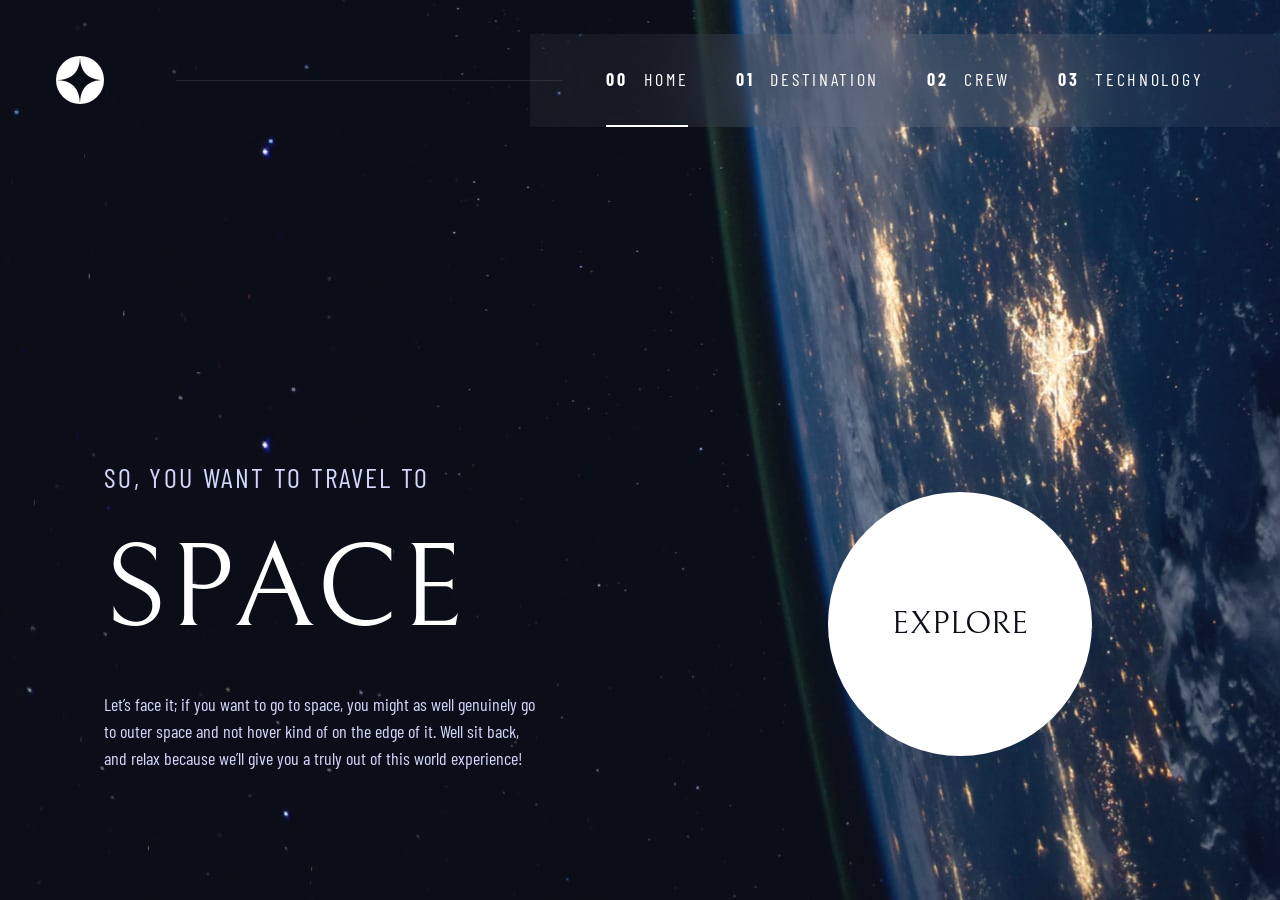
==== index.html @ 0099cbd1 "Beginning of the destination page. For now placeholder to check how to work with json file, and none" ====
<!DOCTYPE html>
<html lang="en">

<head>
  <meta charset="UTF-8">
  <meta name="viewport" content="width=device-width, initial-scale=1.0">
  <link rel="preconnect" href="https://fonts.googleapis.com">
  <link rel="preconnect" href="https://fonts.gstatic.com" crossorigin>
  <link href="https://fonts.googleapis.com/css2?family=Barlow+Condensed:wght@400;700&family=Bellefair&family=Barlow:wght@400;700&display=swap"
      rel="stylesheet">
  <link rel="stylesheet" href="stylesheet.css">
  <link rel="icon" type="image/png" sizes="32x32" href="./assets/favicon-32x32.png">
  <title>Frontend Mentor | Space tourism website</title>
  <script src="script.js" defer></script>
</head>

<body class="background">
  <header class="flex">
    <div>
      <img src="./assets/shared/logo.svg" class="logo" alt="Logo"></img>
    </div>
    <button 
      class="hamburger"
      aria-expanded="false"
    >
      <img src="./assets/shared/icon-hamburger.svg">
    </button>
    
    <nav 
      class="menu flex flow hidden underline"
    >
      <button class="close"><img src="./assets/shared/icon-close.svg"><span class="sr-only">Menu</span></button>
      <a href="#" aria-selected="true" class="ff-sans-cond uppercase text-white letter-spacing-2">
        <span aria-hidden="true">00</span> 
        Home
      </a>
      <a href="#" aria-selected="false" class="ff-sans-cond uppercase text-white letter-spacing-2">
        <span aria-hidden="true">01</span> 
        Destination
      </a>
      <a href="#" aria-selected="false" class="ff-sans-cond uppercase text-white letter-spacing-2">
        <span aria-hidden="true">02</span> 
        Crew
      </a>
      <a href="#" aria-selected="false" class="ff-sans-cond uppercase text-white letter-spacing-2">
        <span aria-hidden="true">03</span> 
        Technology
      </a>
    </nav>
  </header>

  <main class="container-grid">
    <div class="flow" style="--flow-space: 2em">
      <h1 class="text-accent uppercase fs-500 ff-sans-cond letter-spacing-3" style="font-weight: 400;">So, you want to travel to 
        <span class="text-white block fs-900 ff-serif" style="margin-top: 2rem;">Space</span>
      </h1>
      <p class="text-accent ff-sans-cond">
        Let’s face it; if you want to go to space, you might as well genuinely go to
        outer space and not hover kind of on the edge of it. Well sit back, and relax
        because we’ll give you a truly out of this world experience!
      </p>
    </div>

    <div>
        <a tabindex="0" class="large-button uppercase ff-serif text-dark bg-white">Explore</a>
    </div>
  </main>
</body>

</html>
---- stylesheet.css ----
:root{
    /* Colors */
    --dark: 230 35% 7%;
    --accent: 231 77% 90%;
    --white: 0 0% 100%;

    /* Font Sizes */
    --fs-900: clamp(5rem, 8vw + 1rem, 9.375rem);
    --fs-800: clamp(3.5rem, 6vw + 1rem, 6.25rem);
    --fs-700: clamp(1.5rem, 4vw + 1rem, 3.5rem);
    --fs-600: clamp(1rem, 2vw + 1rem, 2rem);
    --fs-500: clamp(0.95rem, 1vw + 1rem, 1.75rem);
    --fs-400: clamp(0.75rem, 0.5vw + 1rem, 1.125rem);
    --fs-300: 1rem;
    --fs-200: 0.8rem;

    /* Font Families */
    --ff-serif: "Bellefair", serif;
    --ff-sans-cond: "Barlow Condensed", sans-serif;
    --ff-sans-normal: "Barlow", sans-serif;
}

/* Reset Section */

*,
*::before,
*::after{
    padding: 0;
    margin: 0;
    box-sizing: border-box;
}

html{
    text-size-adjust: none;
    -webkit-text-size-adjust: none;
    -moz-text-size-adjust: none;
}

body,
h1,
h2,
h3,
h4,
h5,
h6,
p,
figure,
blockquote,
picture,
dl,
dd{
    margin-block-end: 0;
}

ul[role='list'],
ol[role='list']{
    list-style: none;
}

body{
    min-height: 100vh;
    line-height: 1.5;
    font-size: var( --fs-400);
    color: var( --white );
    display: grid;
    grid-template-rows: min-content 1fr;
}

h1,
h2,
h3,
h4,
button,
input,
label{
    line-height: 1.1;
}

h1,
h2,
h3,
h4{
    text-wrap: balance;
}

a:not([class]){
    text-decoration-skip-ink: auto;
    color: currentColor;
}

input,
button,
textarea,
select{
    font-family: inherit;
    font-size: inherit;
}

textarea:not([rows]){
    min-height: 10em;
}

:target{
    scroll-margin-block: 5ex;
}

img,
picture{
    max-width: 100%;
    display: block;
}

@media (prefers-reduced-motion: reduce) {
    *,
    *::before,
    *::after{
        animation-duration: 0.01ms !important;
        animation-iteration-count: 1 !important;
        transition-duration: 0.1ms !important;
        scroll-behavior: auto !important;
    }
}

/* Utility Classes */

.flex{
    display: flex;
    gap: var(--gap, 1rem);
}

.flow > *:where(:not(:first-child)){
    margin-top: var(--flow-space, 1rem);
}

.grid{
    display: grid;
    gap: var(--gap, 1rem);
}

.container{
    padding: 2em;
    margin: 0 auto;
    max-width: 80rem;
}

.container-grid{
    text-align: center;
    display: grid;
    place-items: center;
    margin: 0 2rem;
}

.container-grid * {
    max-width: 27rem;
}

@media (width > 40rem) {
    .container-grid {
        margin-top: 5rem;
    }
}

@media (width > 60rem){
    .container-grid{
        padding-bottom: 8rem;
        align-items: end;
        text-align: left;
        grid-template-columns: minmax(0, 1fr) repeat(2, minmax(0, 50rem)) minmax(0, 1fr);
        margin: 0;
    }

    .container-grid > *:first-child{
        grid-column: 2;
    }

    .container-grid > *:last-child{
        grid-column: 3;
    }
}

.sr-only{
    position: absolute;
    width: 1px;
    height: 1px;
    padding: 0;
    margin: -1px;
    overflow: hidden;
    clip: rect(0, 0, 0, 0);
    white-space: nowrap;
    border: 0;
}

/* Colors */

.bg-dark { background-Color: hsl( var(--dark) );}
.bg-accent { background-Color: hsl( var(--accent) );}
.bg-white { background-Color: hsl( var(--white) );}

.text-dark { color: hsl( var(--dark) );}
.text-accent { color: hsl( var(--accent) );}
.text-white { color: hsl( var(--white) );}

/* Typography */

.ff-serif { font-family: var(--ff-serif); }
.ff-sans-cond { font-family: var(--ff-sans-cond); }
.ff-sans-normal { font-family: var(--ff-sans-normal); }

.letter-spacing-1 { letter-spacing: 4.75px; }
.letter-spacing-2 { letter-spacing: 2.7px; }
.letter-spacing-3 { letter-spacing: 2.35px; }

.uppercase { text-transform: uppercase; }

.fs-900 { font-size: var(--fs-900); }
.fs-800 { font-size: var(--fs-800); }
.fs-700 { font-size: var(--fs-700); }
.fs-600 { font-size: var(--fs-600); }
.fs-500 { font-size: var(--fs-500); }
.fs-400 { font-size: var(--fs-400); }
.fs-300 { font-size: var(--fs-300); }
.fs-200 { font-size: var(--fs-200); }

.fs-900,
.fs-800,
.fs-700,
.fs-600 {
    line-height: 1.1;
}

.block{
    display: block;
}

/* Components */

.numbered-title {
    font-family: var(--ff-sans-cond);
    font-size: var(--fs-500);
    text-transform: uppercase;
    letter-spacing: 4.72px; 
}

.numbered-title span {
    margin-right: .5em;
    font-weight: 700;
}

.large-button {
    padding: 2rem;
    font-size: 2rem;
    position: relative;
    display: grid;
    place-items: center;
    z-index: 1;
    aspect-ratio: 1;
    text-decoration: none;
    border-radius: 50%;
}

.large-button::after {
    font-size: 2rem;
    content: "";
    position: absolute;
    z-index: -1;
    width: 100%;
    height: 100%;
    border-radius: 50%;
    background: hsl( var(--white) / .25);
    opacity: 0;
    transition: opacity 300ms linear, transform 400ms ease-in-out;
}

@media (width > 40rem){
    .large-button {
        padding: 3rem;
    }
}

@media (width > 60rem){
    .large-button {
        padding: 4rem;
        margin-bottom: 1rem;
    }
}

.large-button:hover::after,
.large-button:focus::after {
    opacity: 1;
    transform: scale(1.5);
}

/* Background */

.background {
    background: url("./assets/home/background-home-mobile.jpg");
    background-size: cover;
    background-position: bottom center;
}

@media (width > 40rem) {
    .background {
        background: url("./assets/home/background-home-tablet.jpg");
        background-size: cover;
        background-position: center center;
    }
}

@media (width > 60rem) {
    .background {
        background: url("./assets/home/background-home-desktop.jpg");
        background-size: cover;
        background-position: center center;
    }
}

.background-des {
    background: url("./assets/destination/background-destination-mobile.jpg");
    background-size: cover;
    background-position: center;
}

@media (width > 35rem) {
    .background-des {
        background: url("./assets/destination/background-destination-tablet.jpg");
        background-size: cover;
        background-position: center;
    }
}

@media (width > 60rem) {
    .background-des {
        background: url("./assets/destination/background-destination-desktop.jpg");
        background-size: cover;
        background-position: center;
    }
}

/* Navigation Bar */

.close{
    background: transparent;
    border: none;
    cursor: pointer;
    align-self: flex-end;
    margin: 2.5rem 1.5rem;
}

.hamburger{
    border: none;
    background-color: transparent;
    cursor: pointer;
    aspect-ratio: 1;
    place-self: center;
    margin: clamp(1.5rem, 5vw, 3.5rem);
}

header{
    justify-content:space-between;
}

.logo {
    margin: 1.5rem clamp(1.5rem, 5vw, 3.5rem);
}

.menu{
    position: fixed;
    white-space: nowrap;
    right: 0;
    z-index: 2;
    padding: 0 0 0 2rem;
    height: 100%;
    width: 14rem;
    flex-direction: column;
    background-color: hsl( var(--white) / .05);
    backdrop-filter: blur(3rem);
    transform: translateX(100%);
    transition: transform 0.6s ease-in-out;
}

.menu a > span {
    margin-right: .5em;
    font-weight: 700;
}

.appear {
    transform: translateX(0);
}

@media (width > 35rem) {
    .close,
    .hamburger {
        display: none;
    }

    .menu{
        position: relative;
        transform: translateX(0);
        justify-content: space-between;
        align-items: center;
        flex-direction: row;
        height: auto;
        width: auto;
        --gap: clamp(1.5rem, 5vw, 3rem);
        padding: 0 clamp(2rem, 6vw, 10rem);
    }

    .menu a{
        padding: 2rem 0;
        margin: 0;
    }

    .menu a > span{
        display: none;
    }
}

@media (width > 60rem) {
    header{
        --gap: none;
        margin: 2rem 0;
        position: relative;
        align-items: center;
    }

    header::before{
        content: "";
        display: block;
        position: relative;
        right: 0;
        order: 1;
        background-color: hsl( var(--white) / .10);
        height: 1px;
        z-index: 3;
        width: 100%;
        margin-right: -2rem;
        margin-left: 4rem;
    }

    .menu {
        order: 2;
    }

    .menu a > span{
        display: inline;
    }

    .headerNumber{
        display: inline;
    }
}

.underline > *:where(:not(button)){
    border-bottom: 2px solid transparent;
    text-decoration: none;
}

.underline > *:where(:not(button)):hover,
.underline > *:where(:not(button)):focus {
    border-bottom: 2px solid hsl( var(--white) / .25 );
    transition: all 0.4s ease-in-out;
}

.underline > [aria-selected="true"]{
    border-bottom: 2px solid hsl( var(--white) );
}

@media (width <= 35rem){
    .menu.underline > *:where(:not(button)){
        border-bottom: none;
        border-right: 2px solid transparent;
        text-decoration: none;
    }

    .menu.underline > *:where(:not(button)):hover,
    .menu.underline > *:where(:not(button)):focus {
        border-bottom: none;
        border-right: 2px solid hsl( var(--white) / .25 );
    }

    .menu.underline > [aria-selected="true"]{
        border-bottom: none;
        border-right: 2px solid hsl( var(--white) );
    }
}
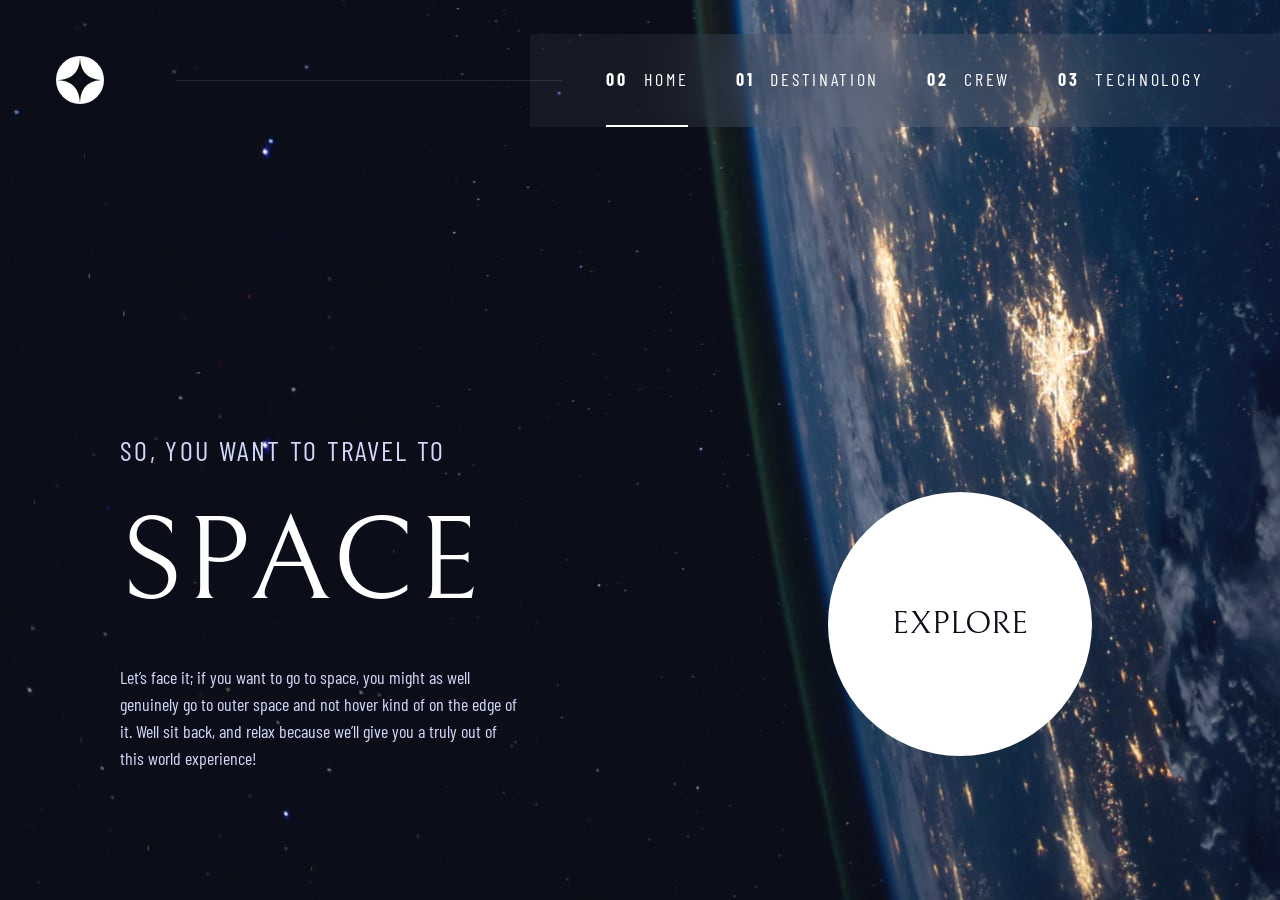
==== commit 3d95d891: "First tentative tab implementation. Code is there, its the event listener that needs work." ====
--- a/index.html
+++ b/index.html
@@ -30,11 +30,11 @@
       class="menu flex flow hidden underline"
     >
       <button class="close"><img src="./assets/shared/icon-close.svg"><span class="sr-only">Menu</span></button>
-      <a href="#" aria-selected="true" class="ff-sans-cond uppercase text-white letter-spacing-2">
+      <a href="./index.html" aria-selected="true" class="ff-sans-cond uppercase text-white letter-spacing-2">
         <span aria-hidden="true">00</span> 
         Home
       </a>
-      <a href="#" aria-selected="false" class="ff-sans-cond uppercase text-white letter-spacing-2">
+      <a href="./destination.html" aria-selected="false" class="ff-sans-cond uppercase text-white letter-spacing-2">
         <span aria-hidden="true">01</span> 
         Destination
       </a>
--- a/stylesheet.css
+++ b/stylesheet.css
@@ -1,4 +1,4 @@
-:root{
+:root {
     /* Colors */
     --dark: 230 35% 7%;
     --accent: 231 77% 90%;
@@ -24,13 +24,13 @@
 
 *,
 *::before,
-*::after{
+*::after {
     padding: 0;
     margin: 0;
     box-sizing: border-box;
 }
 
-html{
+html {
     text-size-adjust: none;
     -webkit-text-size-adjust: none;
     -moz-text-size-adjust: none;
@@ -48,20 +48,20 @@
 blockquote,
 picture,
 dl,
-dd{
+dd {
     margin-block-end: 0;
 }
 
 ul[role='list'],
-ol[role='list']{
+ol[role='list'] {
     list-style: none;
 }
 
-body{
+body {
     min-height: 100vh;
     line-height: 1.5;
-    font-size: var( --fs-400);
-    color: var( --white );
+    font-size: var(--fs-400);
+    color: var(--white);
     display: grid;
     grid-template-rows: min-content 1fr;
 }
@@ -72,18 +72,18 @@
 h4,
 button,
 input,
-label{
+label {
     line-height: 1.1;
 }
 
 h1,
 h2,
 h3,
-h4{
+h4 {
     text-wrap: balance;
 }
 
-a:not([class]){
+a:not([class]) {
     text-decoration-skip-ink: auto;
     color: currentColor;
 }
@@ -91,29 +91,30 @@
 input,
 button,
 textarea,
-select{
+select {
     font-family: inherit;
     font-size: inherit;
 }
 
-textarea:not([rows]){
+textarea:not([rows]) {
     min-height: 10em;
 }
 
-:target{
+:target {
     scroll-margin-block: 5ex;
 }
 
 img,
-picture{
+picture {
     max-width: 100%;
     display: block;
 }
 
 @media (prefers-reduced-motion: reduce) {
+
     *,
     *::before,
-    *::after{
+    *::after {
         animation-duration: 0.01ms !important;
         animation-iteration-count: 1 !important;
         transition-duration: 0.1ms !important;
@@ -123,27 +124,27 @@
 
 /* Utility Classes */
 
-.flex{
+.flex {
     display: flex;
     gap: var(--gap, 1rem);
 }
 
-.flow > *:where(:not(:first-child)){
+.flow>*:where(:not(:first-child)) {
     margin-top: var(--flow-space, 1rem);
 }
 
-.grid{
+.grid {
     display: grid;
     gap: var(--gap, 1rem);
 }
 
-.container{
+.container {
     padding: 2em;
     margin: 0 auto;
     max-width: 80rem;
 }
 
-.container-grid{
+.container-grid {
     text-align: center;
     display: grid;
     place-items: center;
@@ -151,7 +152,7 @@
 }
 
 .container-grid * {
-    max-width: 27rem;
+    max-width: 25rem;
 }
 
 @media (width > 40rem) {
@@ -160,25 +161,25 @@
     }
 }
 
-@media (width > 60rem){
-    .container-grid{
+@media (width > 60rem) {
+    .container-grid {
         padding-bottom: 8rem;
         align-items: end;
         text-align: left;
-        grid-template-columns: minmax(0, 1fr) repeat(2, minmax(0, 50rem)) minmax(0, 1fr);
+        grid-template-columns: minmax(0, 1fr) repeat(2, minmax(0, 40rem)) minmax(0, 1fr);
         margin: 0;
     }
 
-    .container-grid > *:first-child{
+    .container-grid>*:first-child {
         grid-column: 2;
     }
 
-    .container-grid > *:last-child{
+    .container-grid>*:last-child {
         grid-column: 3;
     }
 }
 
-.sr-only{
+.sr-only {
     position: absolute;
     width: 1px;
     height: 1px;
@@ -192,34 +193,91 @@
 
 /* Colors */
 
-.bg-dark { background-Color: hsl( var(--dark) );}
-.bg-accent { background-Color: hsl( var(--accent) );}
-.bg-white { background-Color: hsl( var(--white) );}
-
-.text-dark { color: hsl( var(--dark) );}
-.text-accent { color: hsl( var(--accent) );}
-.text-white { color: hsl( var(--white) );}
+.bg-dark {
+    background-Color: hsl(var(--dark));
+}
+
+.bg-accent {
+    background-Color: hsl(var(--accent));
+}
+
+.bg-white {
+    background-Color: hsl(var(--white));
+}
+
+.text-dark {
+    color: hsl(var(--dark));
+}
+
+.text-accent {
+    color: hsl(var(--accent));
+}
+
+.text-white {
+    color: hsl(var(--white));
+}
 
 /* Typography */
 
-.ff-serif { font-family: var(--ff-serif); }
-.ff-sans-cond { font-family: var(--ff-sans-cond); }
-.ff-sans-normal { font-family: var(--ff-sans-normal); }
-
-.letter-spacing-1 { letter-spacing: 4.75px; }
-.letter-spacing-2 { letter-spacing: 2.7px; }
-.letter-spacing-3 { letter-spacing: 2.35px; }
-
-.uppercase { text-transform: uppercase; }
-
-.fs-900 { font-size: var(--fs-900); }
-.fs-800 { font-size: var(--fs-800); }
-.fs-700 { font-size: var(--fs-700); }
-.fs-600 { font-size: var(--fs-600); }
-.fs-500 { font-size: var(--fs-500); }
-.fs-400 { font-size: var(--fs-400); }
-.fs-300 { font-size: var(--fs-300); }
-.fs-200 { font-size: var(--fs-200); }
+.ff-serif {
+    font-family: var(--ff-serif);
+}
+
+.ff-sans-cond {
+    font-family: var(--ff-sans-cond);
+}
+
+.ff-sans-normal {
+    font-family: var(--ff-sans-normal);
+}
+
+.letter-spacing-1 {
+    letter-spacing: 4.75px;
+}
+
+.letter-spacing-2 {
+    letter-spacing: 2.7px;
+}
+
+.letter-spacing-3 {
+    letter-spacing: 2.35px;
+}
+
+.uppercase {
+    text-transform: uppercase;
+}
+
+.fs-900 {
+    font-size: var(--fs-900);
+}
+
+.fs-800 {
+    font-size: var(--fs-800);
+}
+
+.fs-700 {
+    font-size: var(--fs-700);
+}
+
+.fs-600 {
+    font-size: var(--fs-600);
+}
+
+.fs-500 {
+    font-size: var(--fs-500);
+}
+
+.fs-400 {
+    font-size: var(--fs-400);
+}
+
+.fs-300 {
+    font-size: var(--fs-300);
+}
+
+.fs-200 {
+    font-size: var(--fs-200);
+}
 
 .fs-900,
 .fs-800,
@@ -228,7 +286,7 @@
     line-height: 1.1;
 }
 
-.block{
+.block {
     display: block;
 }
 
@@ -238,12 +296,27 @@
     font-family: var(--ff-sans-cond);
     font-size: var(--fs-500);
     text-transform: uppercase;
-    letter-spacing: 4.72px; 
+    letter-spacing: 4.72px;
 }
 
 .numbered-title span {
     margin-right: .5em;
     font-weight: 700;
+}
+
+.numbered-title-tab {
+    font-family: var(--ff-sans-cond);
+    font-size: var(--fs-600);
+    text-transform: uppercase;
+    letter-spacing: 4.72px;
+    margin-left: 11rem;
+    margin-top: 2rem;
+}
+
+.numbered-title-tab span {
+    margin-right: .5em;
+    font-weight: 700;
+    color: hsl(var(--white) / .25);
 }
 
 .large-button {
@@ -266,18 +339,18 @@
     width: 100%;
     height: 100%;
     border-radius: 50%;
-    background: hsl( var(--white) / .25);
+    background: hsl(var(--white) / .25);
     opacity: 0;
     transition: opacity 300ms linear, transform 400ms ease-in-out;
 }
 
-@media (width > 40rem){
+@media (width > 40rem) {
     .large-button {
         padding: 3rem;
     }
 }
 
-@media (width > 60rem){
+@media (width > 60rem) {
     .large-button {
         padding: 4rem;
         margin-bottom: 1rem;
@@ -296,6 +369,7 @@
     background: url("./assets/home/background-home-mobile.jpg");
     background-size: cover;
     background-position: bottom center;
+    background-color: var(--dark);
 }
 
 @media (width > 40rem) {
@@ -318,6 +392,7 @@
     background: url("./assets/destination/background-destination-mobile.jpg");
     background-size: cover;
     background-position: center;
+    background-color: var(--dark);
 }
 
 @media (width > 35rem) {
@@ -338,7 +413,7 @@
 
 /* Navigation Bar */
 
-.close{
+.close {
     background: transparent;
     border: none;
     cursor: pointer;
@@ -346,7 +421,7 @@
     margin: 2.5rem 1.5rem;
 }
 
-.hamburger{
+.hamburger {
     border: none;
     background-color: transparent;
     cursor: pointer;
@@ -355,15 +430,15 @@
     margin: clamp(1.5rem, 5vw, 3.5rem);
 }
 
-header{
-    justify-content:space-between;
+header {
+    justify-content: space-between;
 }
 
 .logo {
     margin: 1.5rem clamp(1.5rem, 5vw, 3.5rem);
 }
 
-.menu{
+.menu {
     position: fixed;
     white-space: nowrap;
     right: 0;
@@ -372,13 +447,13 @@
     height: 100%;
     width: 14rem;
     flex-direction: column;
-    background-color: hsl( var(--white) / .05);
+    background-color: hsl(var(--white) / .05);
     backdrop-filter: blur(3rem);
     transform: translateX(100%);
     transition: transform 0.6s ease-in-out;
 }
 
-.menu a > span {
+.menu a>span {
     margin-right: .5em;
     font-weight: 700;
 }
@@ -388,12 +463,13 @@
 }
 
 @media (width > 35rem) {
+
     .close,
     .hamburger {
         display: none;
     }
 
-    .menu{
+    .menu {
         position: relative;
         transform: translateX(0);
         justify-content: space-between;
@@ -405,31 +481,31 @@
         padding: 0 clamp(2rem, 6vw, 10rem);
     }
 
-    .menu a{
+    .menu a {
         padding: 2rem 0;
         margin: 0;
     }
 
-    .menu a > span{
+    .menu a>span {
         display: none;
     }
 }
 
 @media (width > 60rem) {
-    header{
+    header {
         --gap: none;
         margin: 2rem 0;
         position: relative;
         align-items: center;
     }
 
-    header::before{
+    header::before {
         content: "";
         display: block;
         position: relative;
         right: 0;
         order: 1;
-        background-color: hsl( var(--white) / .10);
+        background-color: hsl(var(--white) / .10);
         height: 1px;
         z-index: 3;
         width: 100%;
@@ -441,45 +517,60 @@
         order: 2;
     }
 
-    .menu a > span{
+    .menu a>span {
         display: inline;
     }
 
-    .headerNumber{
+    .headerNumber {
         display: inline;
     }
 }
 
-.underline > *:where(:not(button)){
+.underline>*:where(:not(button)) {
     border-bottom: 2px solid transparent;
     text-decoration: none;
 }
 
-.underline > *:where(:not(button)):hover,
-.underline > *:where(:not(button)):focus {
-    border-bottom: 2px solid hsl( var(--white) / .25 );
+.underline>*:where(:not(button)):hover,
+.underline>*:where(:not(button)):focus {
+    border-bottom: 2px solid hsl(var(--white) / .25);
     transition: all 0.4s ease-in-out;
 }
 
-.underline > [aria-selected="true"]{
-    border-bottom: 2px solid hsl( var(--white) );
-}
-
-@media (width <= 35rem){
-    .menu.underline > *:where(:not(button)){
+.underline>[aria-selected="true"] {
+    border-bottom: 2px solid hsl(var(--white));
+}
+
+@media (width <=35rem) {
+    .menu.underline>*:where(:not(button)) {
         border-bottom: none;
         border-right: 2px solid transparent;
         text-decoration: none;
     }
 
-    .menu.underline > *:where(:not(button)):hover,
-    .menu.underline > *:where(:not(button)):focus {
+    .menu.underline>*:where(:not(button)):hover,
+    .menu.underline>*:where(:not(button)):focus {
         border-bottom: none;
-        border-right: 2px solid hsl( var(--white) / .25 );
-    }
-
-    .menu.underline > [aria-selected="true"]{
+        border-right: 2px solid hsl(var(--white) / .25);
+    }
+
+    .menu.underline>[aria-selected="true"] {
         border-bottom: none;
-        border-right: 2px solid hsl( var(--white) );
-    }
-}+        border-right: 2px solid hsl(var(--white));
+    }
+}
+
+/* Tab */
+
+.tab {
+    list-style: none;
+}
+
+.tab li>button {
+    margin-bottom: .5em;
+}
+
+button {
+    border: none;
+    background-color: transparent;
+}
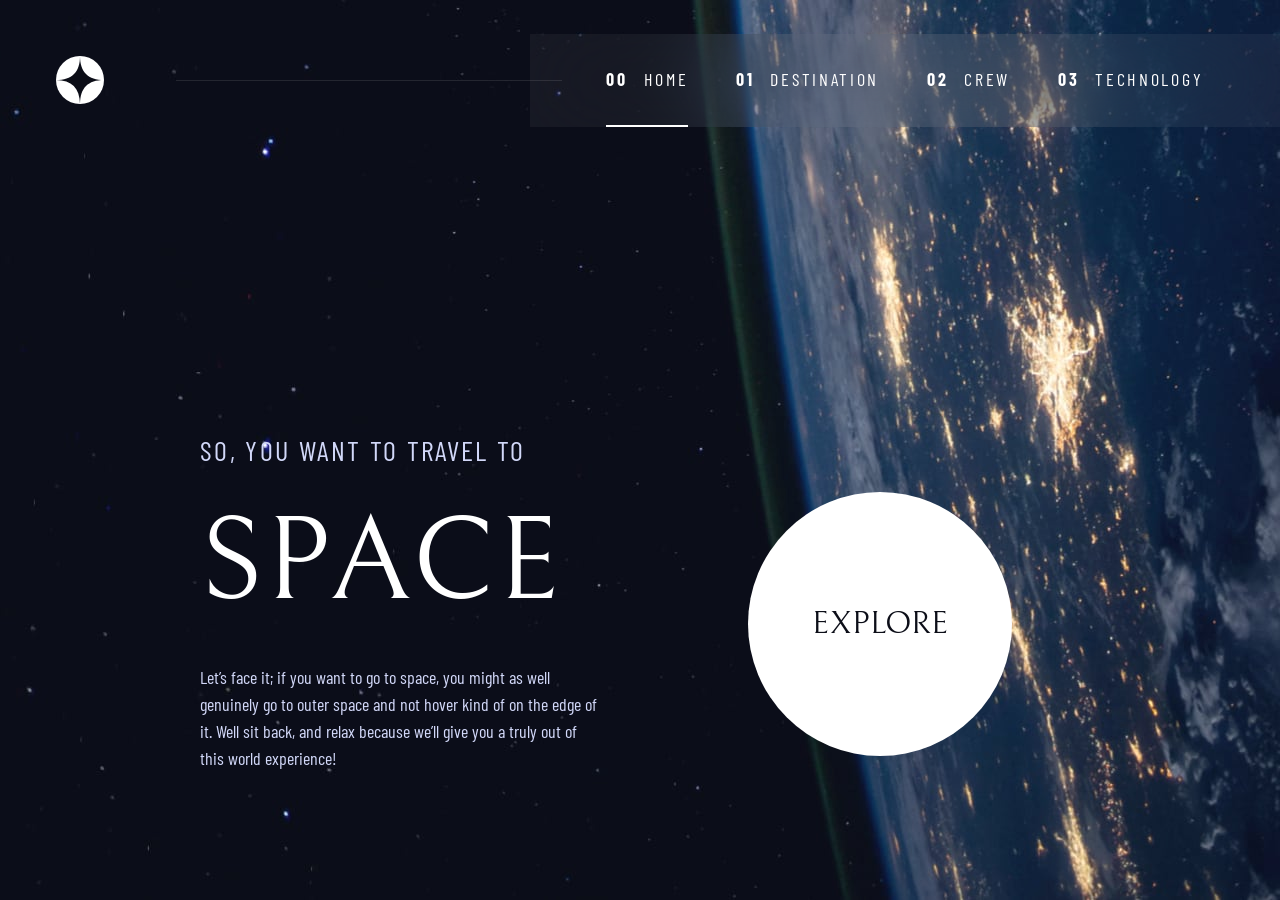
==== commit 11928978: "Refined structure of pages and got started with the final page. Will try to separate the fetching op" ====
--- a/index.html
+++ b/index.html
@@ -17,7 +17,7 @@
 <body class="background">
   <header class="flex">
     <div>
-      <img src="./assets/shared/logo.svg" class="logo" alt="Logo"></img>
+      <a href="index.html"><img src="./assets/shared/logo.svg" class="logo" alt="Logo"></img></a>
     </div>
     <button 
       class="hamburger"
@@ -38,18 +38,18 @@
         <span aria-hidden="true">01</span> 
         Destination
       </a>
-      <a href="#" aria-selected="false" class="ff-sans-cond uppercase text-white letter-spacing-2">
+      <a href="./crew.html"" aria-selected="false" class="ff-sans-cond uppercase text-white letter-spacing-2">
         <span aria-hidden="true">02</span> 
         Crew
       </a>
-      <a href="#" aria-selected="false" class="ff-sans-cond uppercase text-white letter-spacing-2">
+      <a href="./technology.html" aria-selected="false" class="ff-sans-cond uppercase text-white letter-spacing-2">
         <span aria-hidden="true">03</span> 
         Technology
       </a>
     </nav>
   </header>
 
-  <main class="container-grid">
+  <main class="container-grid container-home">
     <div class="flow" style="--flow-space: 2em">
       <h1 class="text-accent uppercase fs-500 ff-sans-cond letter-spacing-3" style="font-weight: 400;">So, you want to travel to 
         <span class="text-white block fs-900 ff-serif" style="margin-top: 2rem;">Space</span>
--- a/stylesheet.css
+++ b/stylesheet.css
@@ -6,7 +6,7 @@
 
     /* Font Sizes */
     --fs-900: clamp(5rem, 8vw + 1rem, 9.375rem);
-    --fs-800: clamp(3.5rem, 6vw + 1rem, 6.25rem);
+    --fs-800: clamp(3.5rem, 6vw + 1rem, 8.25rem);
     --fs-700: clamp(1.5rem, 4vw + 1rem, 3.5rem);
     --fs-600: clamp(1rem, 2vw + 1rem, 2rem);
     --fs-500: clamp(0.95rem, 1vw + 1rem, 1.75rem);
@@ -144,41 +144,6 @@
     max-width: 80rem;
 }
 
-.container-grid {
-    text-align: center;
-    display: grid;
-    place-items: center;
-    margin: 0 2rem;
-}
-
-.container-grid * {
-    max-width: 25rem;
-}
-
-@media (width > 40rem) {
-    .container-grid {
-        margin-top: 5rem;
-    }
-}
-
-@media (width > 60rem) {
-    .container-grid {
-        padding-bottom: 8rem;
-        align-items: end;
-        text-align: left;
-        grid-template-columns: minmax(0, 1fr) repeat(2, minmax(0, 40rem)) minmax(0, 1fr);
-        margin: 0;
-    }
-
-    .container-grid>*:first-child {
-        grid-column: 2;
-    }
-
-    .container-grid>*:last-child {
-        grid-column: 3;
-    }
-}
-
 .sr-only {
     position: absolute;
     width: 1px;
@@ -221,14 +186,17 @@
 
 .ff-serif {
     font-family: var(--ff-serif);
+    font-weight: 400;
 }
 
 .ff-sans-cond {
     font-family: var(--ff-sans-cond);
+    font-weight: 400;
 }
 
 .ff-sans-normal {
     font-family: var(--ff-sans-normal);
+    font-weight: 400;
 }
 
 .letter-spacing-1 {
@@ -294,7 +262,7 @@
 
 .numbered-title {
     font-family: var(--ff-sans-cond);
-    font-size: var(--fs-500);
+    font-size: var(--fs-400);
     text-transform: uppercase;
     letter-spacing: 4.72px;
 }
@@ -302,21 +270,7 @@
 .numbered-title span {
     margin-right: .5em;
     font-weight: 700;
-}
-
-.numbered-title-tab {
-    font-family: var(--ff-sans-cond);
-    font-size: var(--fs-600);
-    text-transform: uppercase;
-    letter-spacing: 4.72px;
-    margin-left: 11rem;
-    margin-top: 2rem;
-}
-
-.numbered-title-tab span {
-    margin-right: .5em;
-    font-weight: 700;
-    color: hsl(var(--white) / .25);
+    color: hsl( var(--white) / .25);
 }
 
 .large-button {
@@ -395,7 +349,7 @@
     background-color: var(--dark);
 }
 
-@media (width > 35rem) {
+@media (width > 40rem) {
     .background-des {
         background: url("./assets/destination/background-destination-tablet.jpg");
         background-size: cover;
@@ -406,6 +360,29 @@
 @media (width > 60rem) {
     .background-des {
         background: url("./assets/destination/background-destination-desktop.jpg");
+        background-size: cover;
+        background-position: center;
+    }
+}
+
+.background-crew {
+    background: url("./assets/crew/background-crew-mobile.jpg");
+    background-size: cover;
+    background-position: center;
+    background-color: var(--dark);
+}
+
+@media (width > 40rem) {
+    .background-crew {
+        background: url("./assets/crew/background-crew-tablet.jpg");
+        background-size: cover;
+        background-position: center;
+    }
+}
+
+@media (width > 60rem) {
+    .background-crew {
+        background: url("./assets/crew/background-crew-desktop.jpg");
         background-size: cover;
         background-position: center;
     }
@@ -462,8 +439,7 @@
     transform: translateX(0);
 }
 
-@media (width > 35rem) {
-
+@media (width > 40rem) {
     .close,
     .hamburger {
         display: none;
@@ -477,8 +453,8 @@
         flex-direction: row;
         height: auto;
         width: auto;
-        --gap: clamp(1.5rem, 5vw, 3rem);
-        padding: 0 clamp(2rem, 6vw, 10rem);
+        --gap: clamp(1rem, 6vw, 3rem);
+        padding: 0 clamp(2rem, 9vw, 10rem);
     }
 
     .menu a {
@@ -486,7 +462,7 @@
         margin: 0;
     }
 
-    .menu a>span {
+    .menu a > span {
         display: none;
     }
 }
@@ -515,6 +491,7 @@
 
     .menu {
         order: 2;
+        padding: 0 clamp(2rem, 6vw, 10rem);
     }
 
     .menu a>span {
@@ -541,7 +518,7 @@
     border-bottom: 2px solid hsl(var(--white));
 }
 
-@media (width <=35rem) {
+@media (width <= 39.99rem) {
     .menu.underline>*:where(:not(button)) {
         border-bottom: none;
         border-right: 2px solid transparent;
@@ -560,17 +537,265 @@
     }
 }
 
-/* Tab */
-
-.tab {
-    list-style: none;
-}
-
-.tab li>button {
-    margin-bottom: .5em;
+/* Container */
+
+.container-grid {
+    text-align: center;
+    display: grid;
+    place-items: center;
+    margin: 2rem;
+}
+
+.container-home * {
+    max-width: 25rem;
+}
+
+@media (width > 60rem) {
+    .container-grid {
+        text-align: left;
+        margin: 0;
+        grid-template-columns: minmax(1rem, 1fr) repeat(2, minmax(0, 30rem)) minmax(1rem, 1fr);
+    }
+
+    .container-home>*:first-child {
+        grid-column: 2;
+    }
+
+    .container-home>*:last-child {
+        grid-column: 3;
+    }
+
+    .container-home{
+        padding-bottom: 8rem;
+        align-items: end;
+    }
+}
+
+.grid-destinations {
+    gap: 2rem;
+    grid-template-areas:
+        "title"
+        "image"
+        "tabs"
+        "content";
+}
+
+@media (width > 60rem){
+    .grid-destinations {
+        justify-items: start;
+        grid-template-areas:
+            ". title title ."
+            ". image tabs ."
+            ". image content .";
+        grid-template-columns: minmax(1rem, 1fr) repeat(2, minmax(0, 35rem)) minmax(1rem, 1fr);
+    }
+    
+}
+
+.grid-crew {
+    gap: 2rem;
+    grid-template-areas:
+        "title"
+        "des"
+        "tabs"
+        "image";
+}
+
+@media (width > 60rem){
+    .grid-crew {
+        grid-template-areas:
+            ". title image ."
+            ". des image ."
+            ". tabs image .";
+        grid-template-columns: minmax(8rem, 1fr) repeat(2, minmax(0, 40rem)) minmax(1rem, 1fr);
+    }
+}
+
+.grid-tech{
+    grid-template-areas:
+        "title"
+        "image"
+        "des"
+}
+
+@media (width > 60rem) {
+    .grid-tech{
+        grid-template-areas:
+            ". title image ."
+            ". des image ."
+    }
+}
+
+.grid-tech h1 {
+    grid-area: "title";
+}
+
+.grid-tech img {
+    grid-area: "image";
+}
+
+.grid-tech article {
+    grid-area: "des";
+}
+
+.grid-destinations img {
+    grid-area: image;
+    max-width: 50%;
+}
+
+.grid-destinations > h1 {
+    grid-area: title;
+    white-space: nowrap;
+}
+
+.grid-destinations > .tab {
+    grid-area: tabs;
+    --gap: 2rem;
+}
+
+.grid-destinations > article {
+    grid-area: content;
+    margin: 0;
+}
+
+@media (width > 40rem){
+    .grid-destinations img {
+        max-width: 40%;
+    }
+
+    .grid-destinations h1 {
+        place-self: start;
+        margin-left: 1rem;
+    }
+
+    .grid-destinations > article {
+        max-width: 38rem;
+        margin: 0;
+    }
+}
+
+@media (width > 60rem){
+    .grid-destinations img {
+        max-width: 100%;
+        margin: 0;
+    }
+
+    .grid-destinations .tab {
+        place-self: center start;
+        position: relative;
+        margin: 0;
+    }
+
+    .grid-destinations h1 {
+        place-self: center start;
+        margin: 0;
+    }
+
+    .grid-destinations > article {
+        text-align: left;
+        place-self: start start;
+        max-width: 26rem;
+    }
+}
+
+.grid-crew h1 {
+    grid-area: title;
+}
+
+.grid-crew img {
+    grid-area: image;
+    max-width: 70%;
+    place-self: end center;
+}
+
+.grid-crew .tab-crew {
+    grid-area: tabs;
+    margin-bottom: 1rem;
+}
+
+.grid-crew .crewDescription {
+    grid-area: des;
+    margin-bottom: 2rem;
+}
+
+.crewDescription h2{
+    margin-bottom: 1.5rem;
+    margin-top: .5rem;
+}
+
+@media (width > 40rem) {
+    .grid-crew img {
+        max-width: 40%;
+    }
+
+    .grid-crew article {
+        max-width: 29rem;
+    }
+
+    .grid-crew h1 {
+        place-self: center start;
+    }
+}
+
+@media (width > 60rem) {
+    .grid-crew img {
+        max-width: 100%;
+    }
+
+    .grid-crew article {
+        max-width: 32rem;
+        place-self: center start;
+    }
+
+    .grid-crew .tab-crew {
+        place-self: center start;
+    }
+}
+
+.tab > button {
+    font-size: var(--fs-400);
+    padding-bottom: .5em;
 }
 
 button {
     border: none;
     background-color: transparent;
 }
+
+.destination-statistics {
+    justify-content: center;
+    flex-direction: column;
+    padding-top: 2rem;
+    border-top: 2px solid hsl(var(--white) / .10);
+    margin-top: 2rem;
+}
+
+@media (width > 40rem){
+    .destination-statistics {
+        flex-direction: row;
+    }
+}
+
+@media (width > 60rem){
+    .destination-statistics {
+        justify-content: start;
+    }
+}
+
+/* Crew */
+
+.tab-crew > * {
+    padding: .5rem;
+    aspect-ratio: 1;
+    border-radius: 50%;
+    background-color: hsl( var(--white) / .25);
+}
+
+.tab-crew > [aria-selected='true'] {
+    background-color: hsl( var(--white));
+}
+
+.grid-crew article p:first-child {
+    color: hsl( var(--white) / .25);
+    margin-bottom: 0;
+}
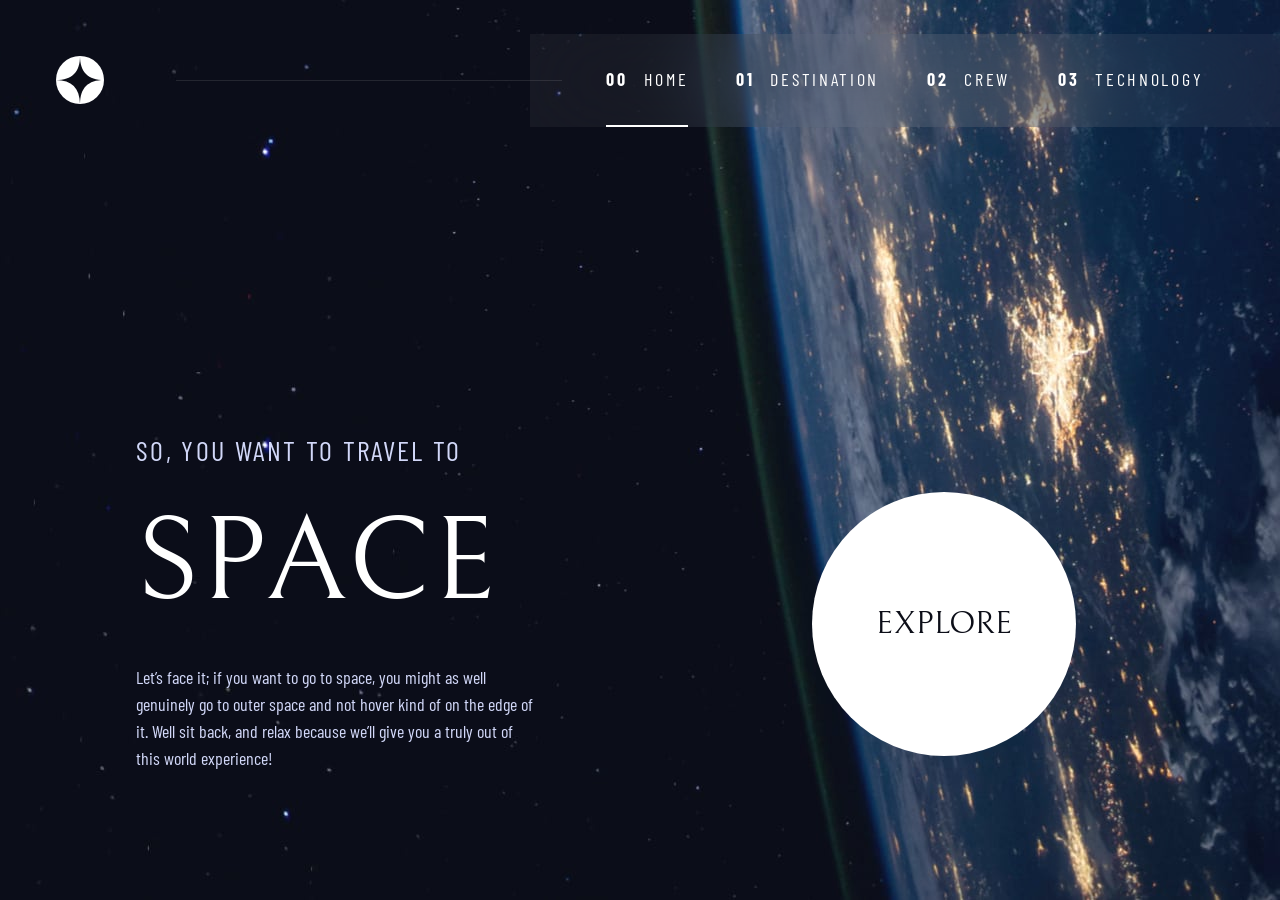
==== commit 6bf5ae10: "Adjusted the image container and added the tabs of technology html. ALso, minor adjustments on layou" ====
--- a/index.html
+++ b/index.html
@@ -62,7 +62,7 @@
     </div>
 
     <div>
-        <a tabindex="0" class="large-button uppercase ff-serif text-dark bg-white">Explore</a>
+        <a href="./destination.html" tabindex="0" class="large-button uppercase ff-serif text-dark bg-white">Explore</a>
     </div>
   </main>
 </body>
--- a/stylesheet.css
+++ b/stylesheet.css
@@ -262,7 +262,7 @@
 
 .numbered-title {
     font-family: var(--ff-sans-cond);
-    font-size: var(--fs-400);
+    font-size: var(--fs-500);
     text-transform: uppercase;
     letter-spacing: 4.72px;
 }
@@ -383,6 +383,29 @@
 @media (width > 60rem) {
     .background-crew {
         background: url("./assets/crew/background-crew-desktop.jpg");
+        background-size: cover;
+        background-position: center;
+    }
+}
+
+.background-tech {
+    background: url("./assets/technology/background-technology-mobile.jpg");
+    background-size: cover;
+    background-position: center;
+    background-color: var(--dark);
+}
+
+@media (width > 40rem) {
+    .background-tech {
+        background: url("./assets/technology/background-technology-tablet.jpg");
+        background-size: cover;
+        background-position: center;
+    }
+}
+
+@media (width > 60rem) {
+    .background-tech {
+        background: url("./assets/technology/background-technology-desktop.jpg");
         background-size: cover;
         background-position: center;
     }
@@ -540,6 +563,7 @@
 /* Container */
 
 .container-grid {
+    gap: 2rem;
     text-align: center;
     display: grid;
     place-items: center;
@@ -554,7 +578,7 @@
     .container-grid {
         text-align: left;
         margin: 0;
-        grid-template-columns: minmax(1rem, 1fr) repeat(2, minmax(0, 30rem)) minmax(1rem, 1fr);
+        grid-template-columns: minmax(1rem, 1fr) repeat(2, minmax(0, 40rem)) minmax(1rem, 1fr);
     }
 
     .container-home>*:first-child {
@@ -572,7 +596,6 @@
 }
 
 .grid-destinations {
-    gap: 2rem;
     grid-template-areas:
         "title"
         "image"
@@ -582,18 +605,18 @@
 
 @media (width > 60rem){
     .grid-destinations {
+        gap: 0;
         justify-items: start;
         grid-template-areas:
             ". title title ."
             ". image tabs ."
             ". image content .";
-        grid-template-columns: minmax(1rem, 1fr) repeat(2, minmax(0, 35rem)) minmax(1rem, 1fr);
+        grid-template-columns: minmax(5rem, 1fr) minmax(15rem, 40rem) minmax(5rem, 30rem) minmax(5rem, 1fr);
     }
     
 }
 
 .grid-crew {
-    gap: 2rem;
     grid-template-areas:
         "title"
         "des"
@@ -607,35 +630,25 @@
             ". title image ."
             ". des image ."
             ". tabs image .";
-        grid-template-columns: minmax(8rem, 1fr) repeat(2, minmax(0, 40rem)) minmax(1rem, 1fr);
+        grid-template-columns: minmax(5rem, 1fr) minmax(0, 40rem) minmax(10rem, 30rem) minmax(5rem, 1fr);
     }
 }
 
 .grid-tech{
+    gap: 0;
     grid-template-areas:
         "title"
         "image"
-        "des"
+        "des";
 }
 
 @media (width > 60rem) {
     .grid-tech{
         grid-template-areas:
             ". title image ."
-            ". des image ."
-    }
-}
-
-.grid-tech h1 {
-    grid-area: "title";
-}
-
-.grid-tech img {
-    grid-area: "image";
-}
-
-.grid-tech article {
-    grid-area: "des";
+            ". des image .";
+        grid-template-columns: minmax(5rem, 1fr) minmax(0, 40rem) minmax(10rem, 41rem) minmax(0, 0);
+    }
 }
 
 .grid-destinations img {
@@ -706,6 +719,7 @@
     grid-area: image;
     max-width: 70%;
     place-self: end center;
+    margin-bottom: -2rem;
 }
 
 .grid-crew .tab-crew {
@@ -740,6 +754,7 @@
 @media (width > 60rem) {
     .grid-crew img {
         max-width: 100%;
+        margin: 0;
     }
 
     .grid-crew article {
@@ -752,6 +767,32 @@
     }
 }
 
+.grid-tech h1 {
+    grid-area: title;
+}
+
+.grid-tech img {
+    grid-area: image;
+}
+
+.grid-tech article {
+    grid-area: des;
+}
+
+@media (width > 60rem){
+    .grid-tech img {
+        place-self: center end;
+    }
+
+    .grid-tech h1 {
+        place-self: start start;
+    }
+
+    .grid-tech article {
+        place-self: start start;
+    }
+}
+
 .tab > button {
     font-size: var(--fs-400);
     padding-bottom: .5em;
@@ -763,6 +804,7 @@
 }
 
 .destination-statistics {
+    --gap: 3rem;
     justify-content: center;
     flex-direction: column;
     padding-top: 2rem;
@@ -779,10 +821,11 @@
 @media (width > 60rem){
     .destination-statistics {
         justify-content: start;
-    }
-}
-
-/* Crew */
+        --gap: 5rem;
+    }
+}
+
+/* Tabs */
 
 .tab-crew > * {
     padding: .5rem;
@@ -798,4 +841,21 @@
 .grid-crew article p:first-child {
     color: hsl( var(--white) / .25);
     margin-bottom: 0;
+}
+
+.tab-tech > *{
+    border-radius: 50%;
+    padding: 2rem;
+    aspect-ratio: 1;
+    border: 1px solid hsl(var(--white));
+    background-color: transparent;
+}
+
+.tab-tech > [aria-selected='true'] {
+    background-color: hsl( var(--white));
+}
+
+.grid-tech article {
+    flex-direction: row;
+    justify-content: end;
 }
